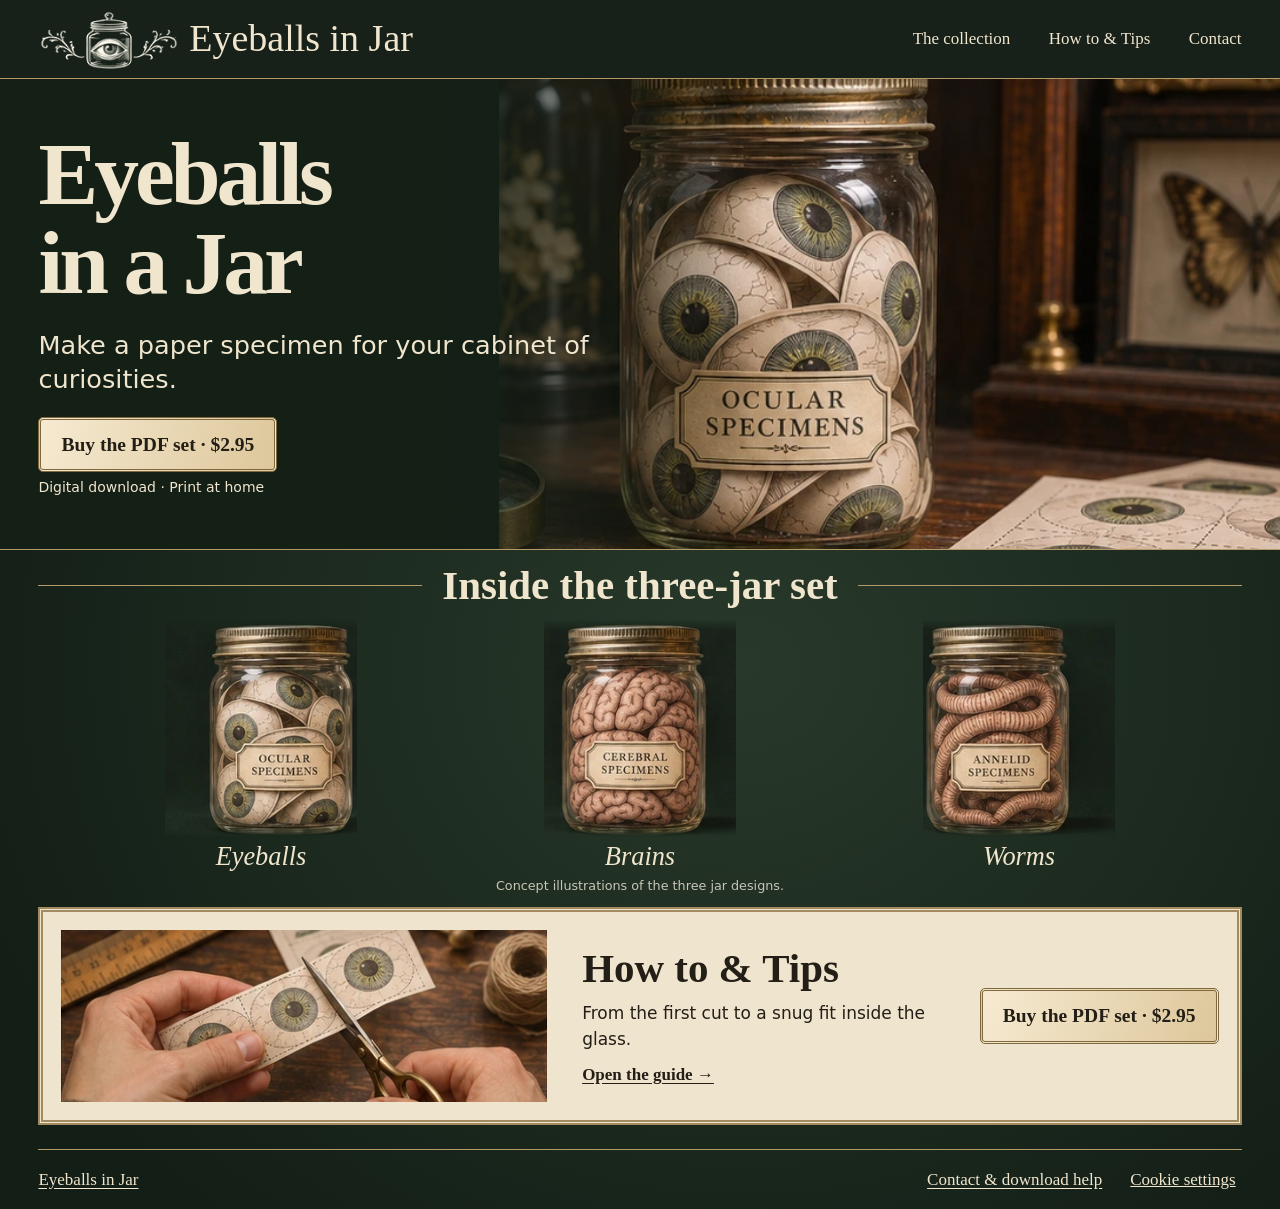
==== index.html @ 0d2e5afa "Add files via upload" ====
<!doctype html>
<html lang="en"><head><meta charset="utf-8"><meta name="viewport" content="width=device-width,initial-scale=1"><meta name="robots" content="noindex"><title>Eyeballs in a Jar | Eyeballs in Jar</title><link rel="icon" href="/favicon.svg"><link rel="stylesheet" href="/cabinet/theme.css"></head><body>
<header><div class="frame bar"><a class="brand" href="/"><img src="/cabinet/emblem.png" alt="">Eyeballs in Jar</a><nav aria-label="Main navigation"><a href="/#collection">The collection</a><a href="/how-to.html">How to &amp; Tips</a><a href="/contact.html">Contact</a></nav></div></header>
<main><section class="hero "><img src="/cabinet/cabinet.webp" alt="Concept illustration of a paper eyeball specimen jar in a curiosity cabinet"><div class="frame"><div class="hero-copy"><h1>Eyeballs<br> in a Jar</h1><p>Make a paper specimen for your cabinet of curiosities.</p><button class="buy" type="button" data-buy>Buy the PDF set · $2.95</button><small>Digital download · Print at home</small></div></div></section><section id="collection" class="collection frame"><h2>Inside the three-jar set</h2><div class="jars"><a href="/"><img src="/cabinet/eyes.webp" alt="Eyeballs jar concept illustration"><span>Eyeballs</span></a><a href="/brain-in-a-jar.html"><img src="/cabinet/brain.webp" alt="Brains jar concept illustration"><span>Brains</span></a><div><img src="/cabinet/worms.webp" alt="Worms jar concept illustration"><span>Worms</span></div></div><p class="caption">Concept illustrations of the three jar designs.</p></section><aside class="guide frame"><img src="/cabinet/worktable.webp" alt="Illustration of a paper specimen being cut at a worktable"><div><h2>How to &amp; Tips</h2><p>From the first cut to a snug fit inside the glass.</p><a href="/how-to.html">Open the guide →</a></div><div><button class="buy" type="button" data-buy>Buy the PDF set · $2.95</button></div></aside></main><footer class="frame"><a href="/">Eyeballs in Jar</a><a href="/contact.html">Contact &amp; download help</a><button id="cookie-settings">Cookie settings</button></footer><aside id="analytics-choice" aria-label="Analytics preferences" hidden><strong>Website analytics</strong><p>May we use Google Analytics to measure visits and interactions?</p><button data-accept>Allow analytics</button> <button data-decline>Decline</button></aside><script defer src="analytics.js"></script>
<script defer src="https://cdn.paddle.com/paddle/v2/paddle.js"></script><script defer src="/jar-shop.js"></script></body></html>
---- cabinet/theme.css ----
:root{color-scheme:dark;--paper:#f0e5cd;--gold:#b49a67;--green:#162319;--ink:#231e16}*{box-sizing:border-box}body{margin:0;background:radial-gradient(ellipse at 58% 55%,#28392a,#131e16 78%);color:var(--paper);font:17px/1.5 Georgia,serif}a{color:inherit;text-underline-offset:.2em}button{cursor:pointer;font:inherit}img{display:block;max-width:100%}.frame{width:min(94%,1240px);margin:auto}header{border-bottom:1px solid var(--gold);background:#172119}.bar,nav,.brand,footer{display:flex;align-items:center}.bar{justify-content:space-between;min-height:78px}.brand{gap:10px;font-size:clamp(23px,3vw,38px)}.brand img{width:clamp(80px,11vw,145px)}.brand,nav a{text-decoration:none}nav{gap:clamp(16px,3vw,40px)}a:hover{text-decoration:underline}.hero{position:relative;isolation:isolate;overflow:hidden;border-bottom:1px solid var(--gold);background:#131e16}.hero>img{position:absolute;right:0;width:61%;height:100%;object-fit:cover;object-position:center;z-index:-2}.hero:after{content:"";position:absolute;inset:0;z-index:-1;background:linear-gradient(90deg,#141f16 33%,transparent 59%)}.brainhero>img{object-fit:contain;background:#202e23}.hero-copy{max-width:46%;padding:clamp(28px,4vw,65px) 0}.hero h1,.manual h1{font-size:clamp(56px,7vw,105px);line-height:.99;letter-spacing:-.045em;margin:0}.hero p,.guide p,.manual p,small,.caption{font-family:system-ui,sans-serif}.hero p{font-size:clamp(18px,2vw,28px);line-height:1.35;max-width:24em;margin:20px 0}.buy{background:linear-gradient(110deg,#f6ead1,#ddc79b);border:3px double #80683e;border-radius:5px;padding:10px 20px;color:var(--ink);font-weight:bold;font-size:1.15em}.buy:hover{background:#fff3dc}small{display:block;margin-top:5px;font-size:14px}.collection{text-align:center;padding:12px 0}.collection h2,.guide h2,.manual h2{font-size:clamp(26px,3.2vw,44px);line-height:1.15;margin:0}.collection h2{display:flex;align-items:center;gap:20px}.collection h2:before,.collection h2:after{content:"";height:1px;background:var(--gold);flex:1}.jars{display:flex;justify-content:space-evenly;margin-top:10px}.jars>*{width:26%;text-decoration:none}.jars img{height:clamp(150px,17vw,230px);width:100%;object-fit:contain;mask-image:linear-gradient(to right,transparent,#000 10%,#000 90%,transparent),linear-gradient(to bottom,transparent,#000 5%,#000 95%,transparent);mask-composite:intersect}.jars span{font-style:italic;font-size:1.55em}.caption{margin:0;font-size:.75em;color:#c8c7b7}.guide,.guidehead{display:grid;align-items:center;gap:3%;padding:18px}.guide{grid-template-columns:42% 1fr auto;background:#efe4ce;color:var(--ink);border:5px double #a38a60}.guide img{width:100%}.guide p{margin:.55em 0}.guide a,.manual>a{font-weight:bold}footer{gap:22px;border-top:1px solid var(--gold);margin:24px auto 0!important;padding:16px 0;flex-wrap:wrap}footer>a:first-child{margin-right:auto}footer button{background:none;color:inherit;border:0;text-decoration:underline}.manual{padding:35px 0 45px}.guidehead{grid-template-columns:1fr 42%;border-bottom:1px solid var(--gold)}.manual ol{max-width:750px;margin:30px auto;padding-left:30px}.manual li{padding:16px 0;border-bottom:1px solid #5c624c}.manual h2{font-size:1.7em}.manual p{max-width:60ch}.manual li::marker{color:#d3b785}.manual>a{display:block;text-align:center}#analytics-choice{position:fixed;z-index:9;bottom:14px;right:14px;width:min(355px,92vw);padding:16px;background:#efe4ce;color:var(--ink);box-shadow:0 4px 25px #0007;border:1px solid #a38a60;font:15px/1.45 system-ui}#analytics-choice p{margin:.5em 0}#analytics-choice button{background:#1f3327;color:#fff;border:0;padding:7px 10px}a:focus-visible,button:focus-visible{outline:3px solid #cd8c51;outline-offset:3px}
@media(max-width:760px){.bar{flex-wrap:wrap;justify-content:center;gap:4px;padding:8px 0}nav{width:100%;justify-content:center;font-size:15px}.hero{display:flex;flex-direction:column}.hero>.frame{order:0}.hero>img{position:static;width:100%;height:clamp(185px,56vw,340px);order:1;z-index:0;object-position:50% 50%}.hero:after{display:none}.hero-copy{max-width:100%;padding:22px 0}.hero h1{font-size:clamp(40px,9vw,65px)}.hero h1 br{display:none}.hero h1 br:after{content:" "}.hero p{margin:10px 0 15px}.collection h2{gap:8px}.jars>*{width:31%}.jars img{height:clamp(95px,34vw,170px)}.jars span{font-size:1.15em}.guide,.guidehead{grid-template-columns:1fr;gap:14px}.guide img{max-height:230px;object-fit:cover}.manual h1{font-size:42px}footer{gap:12px;font-size:14px}}
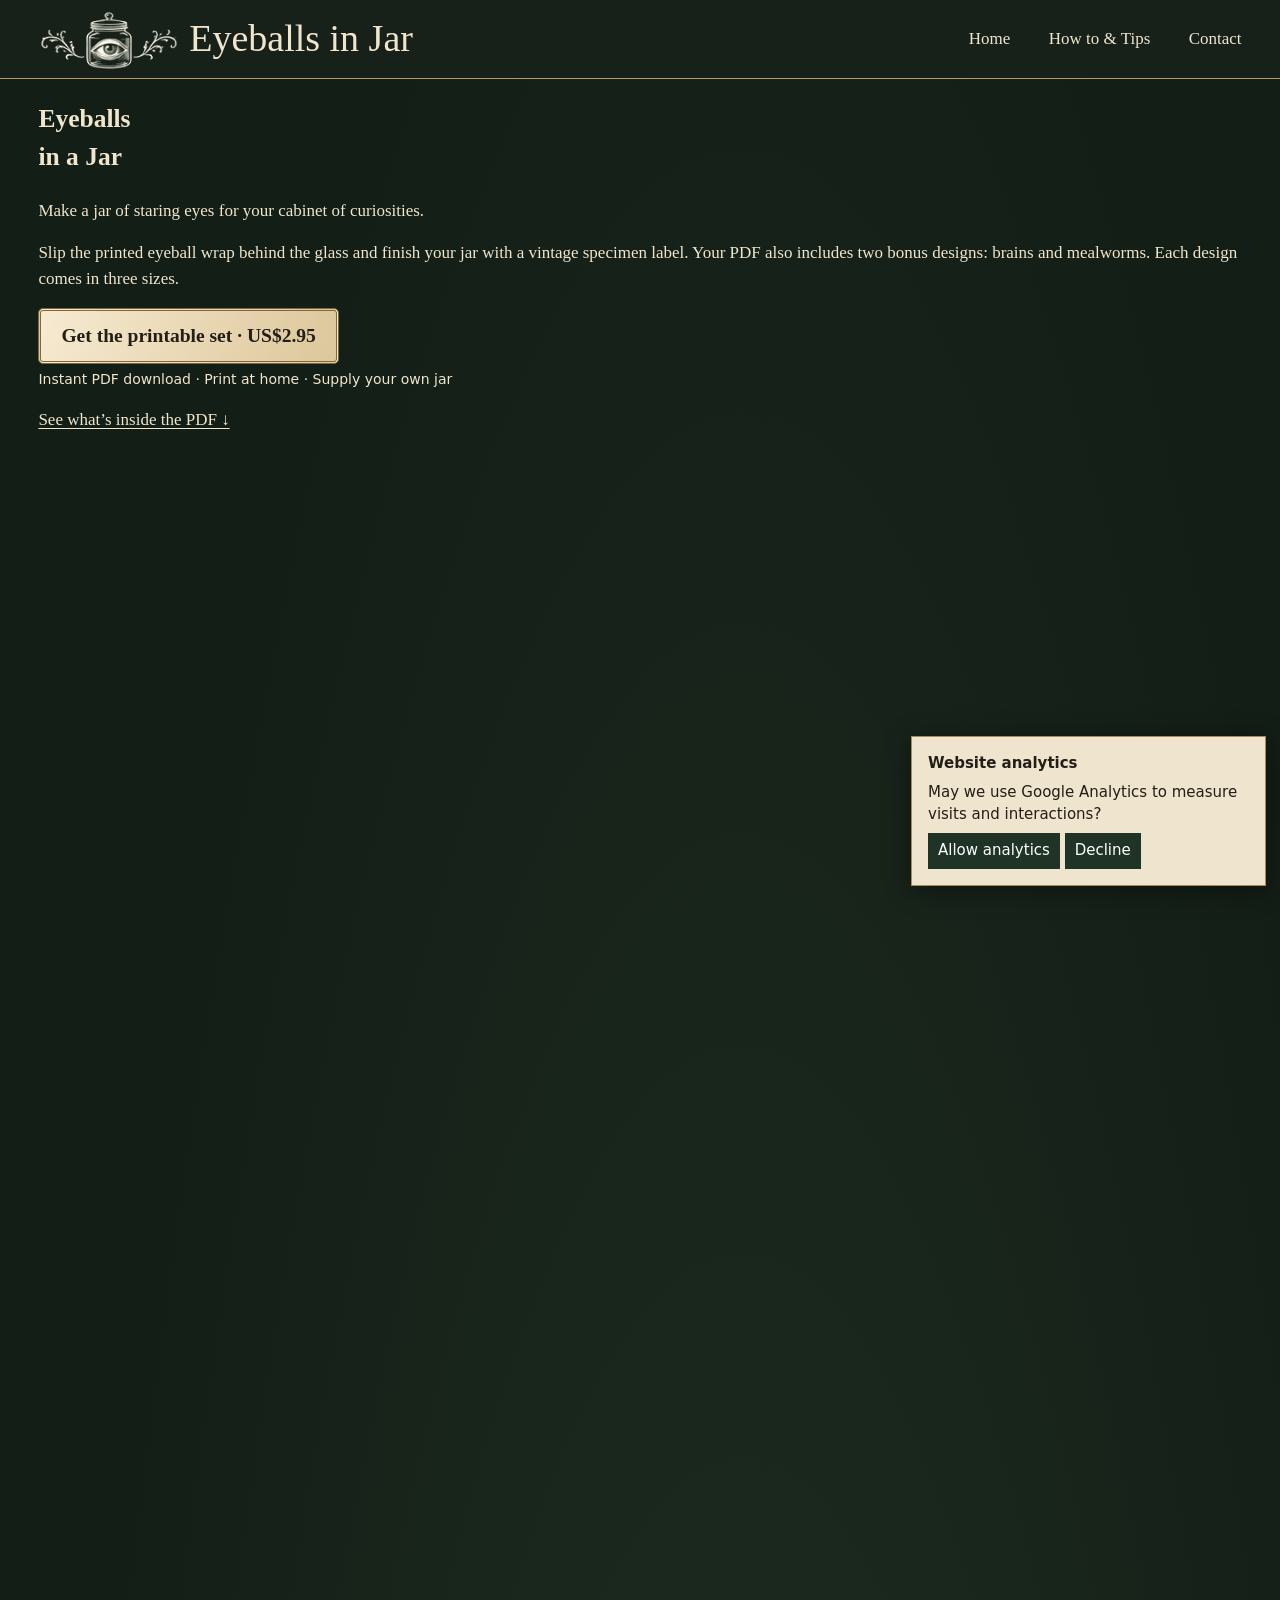
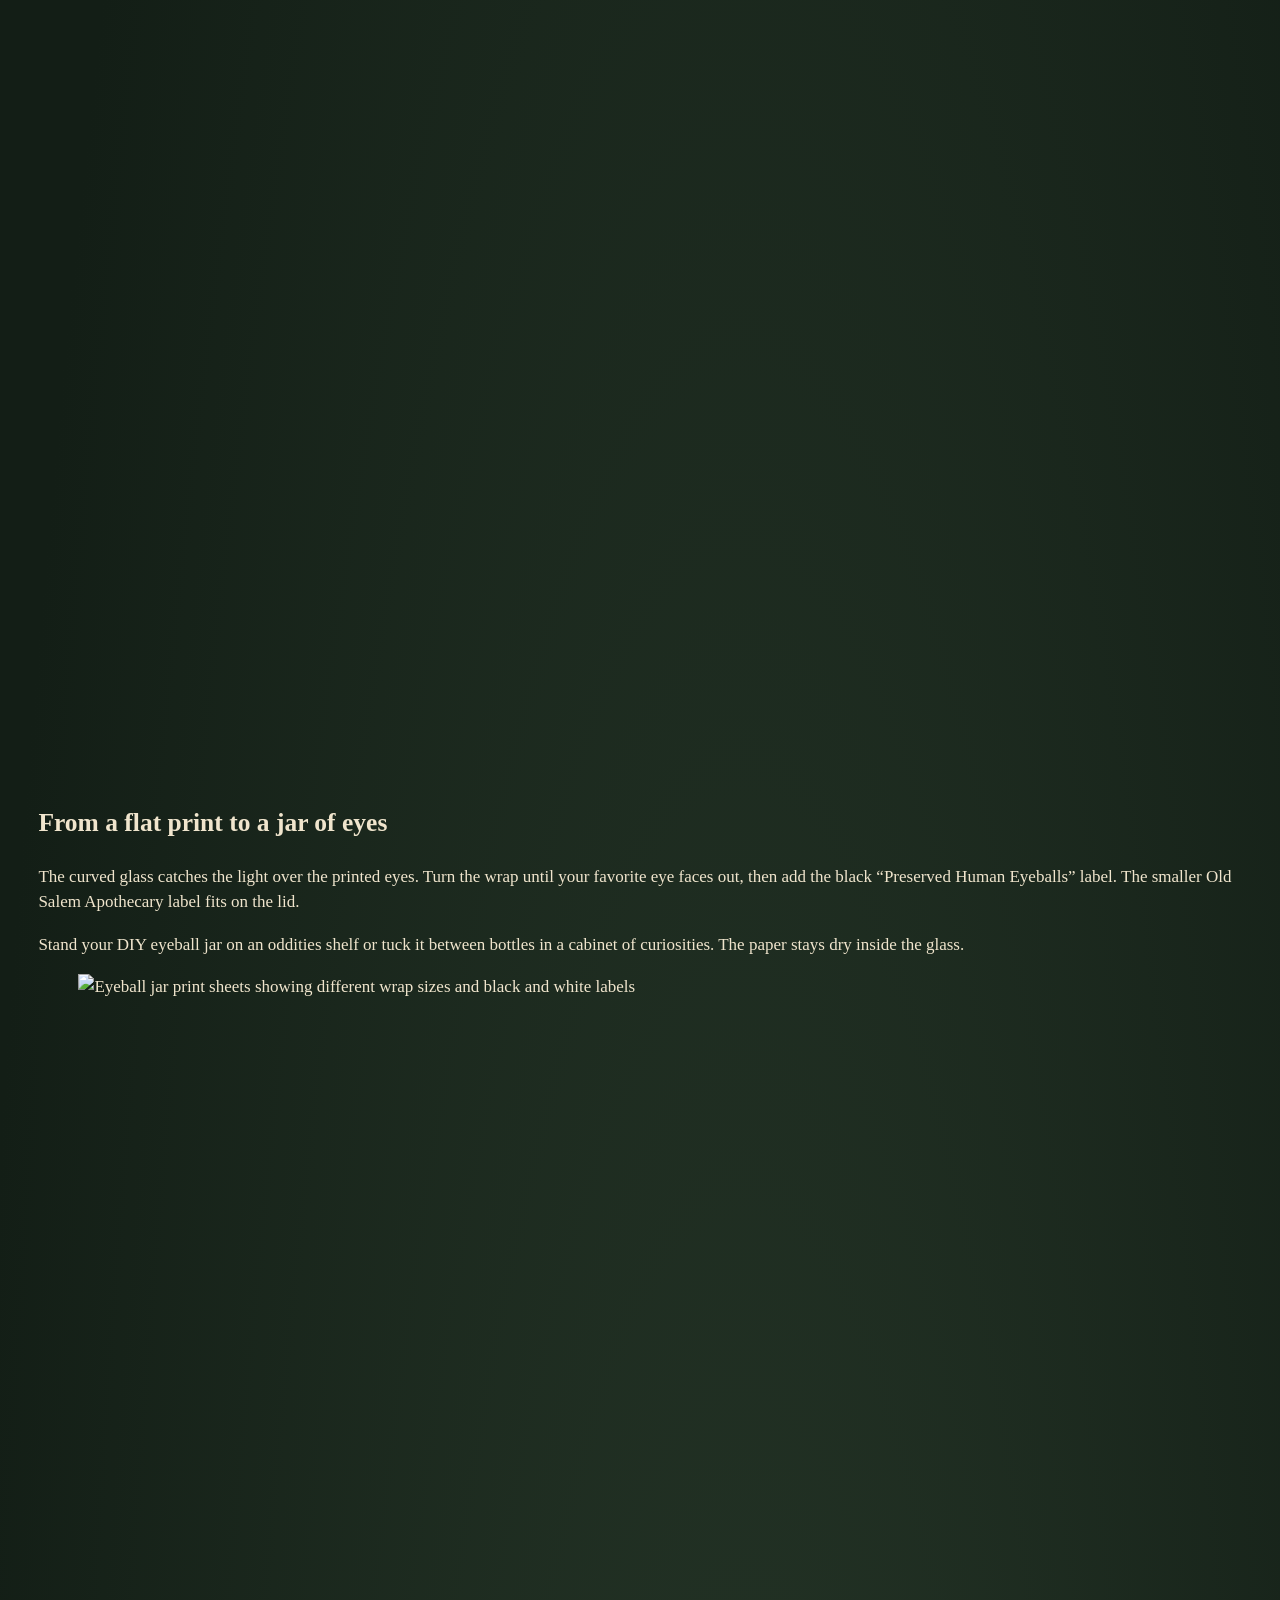
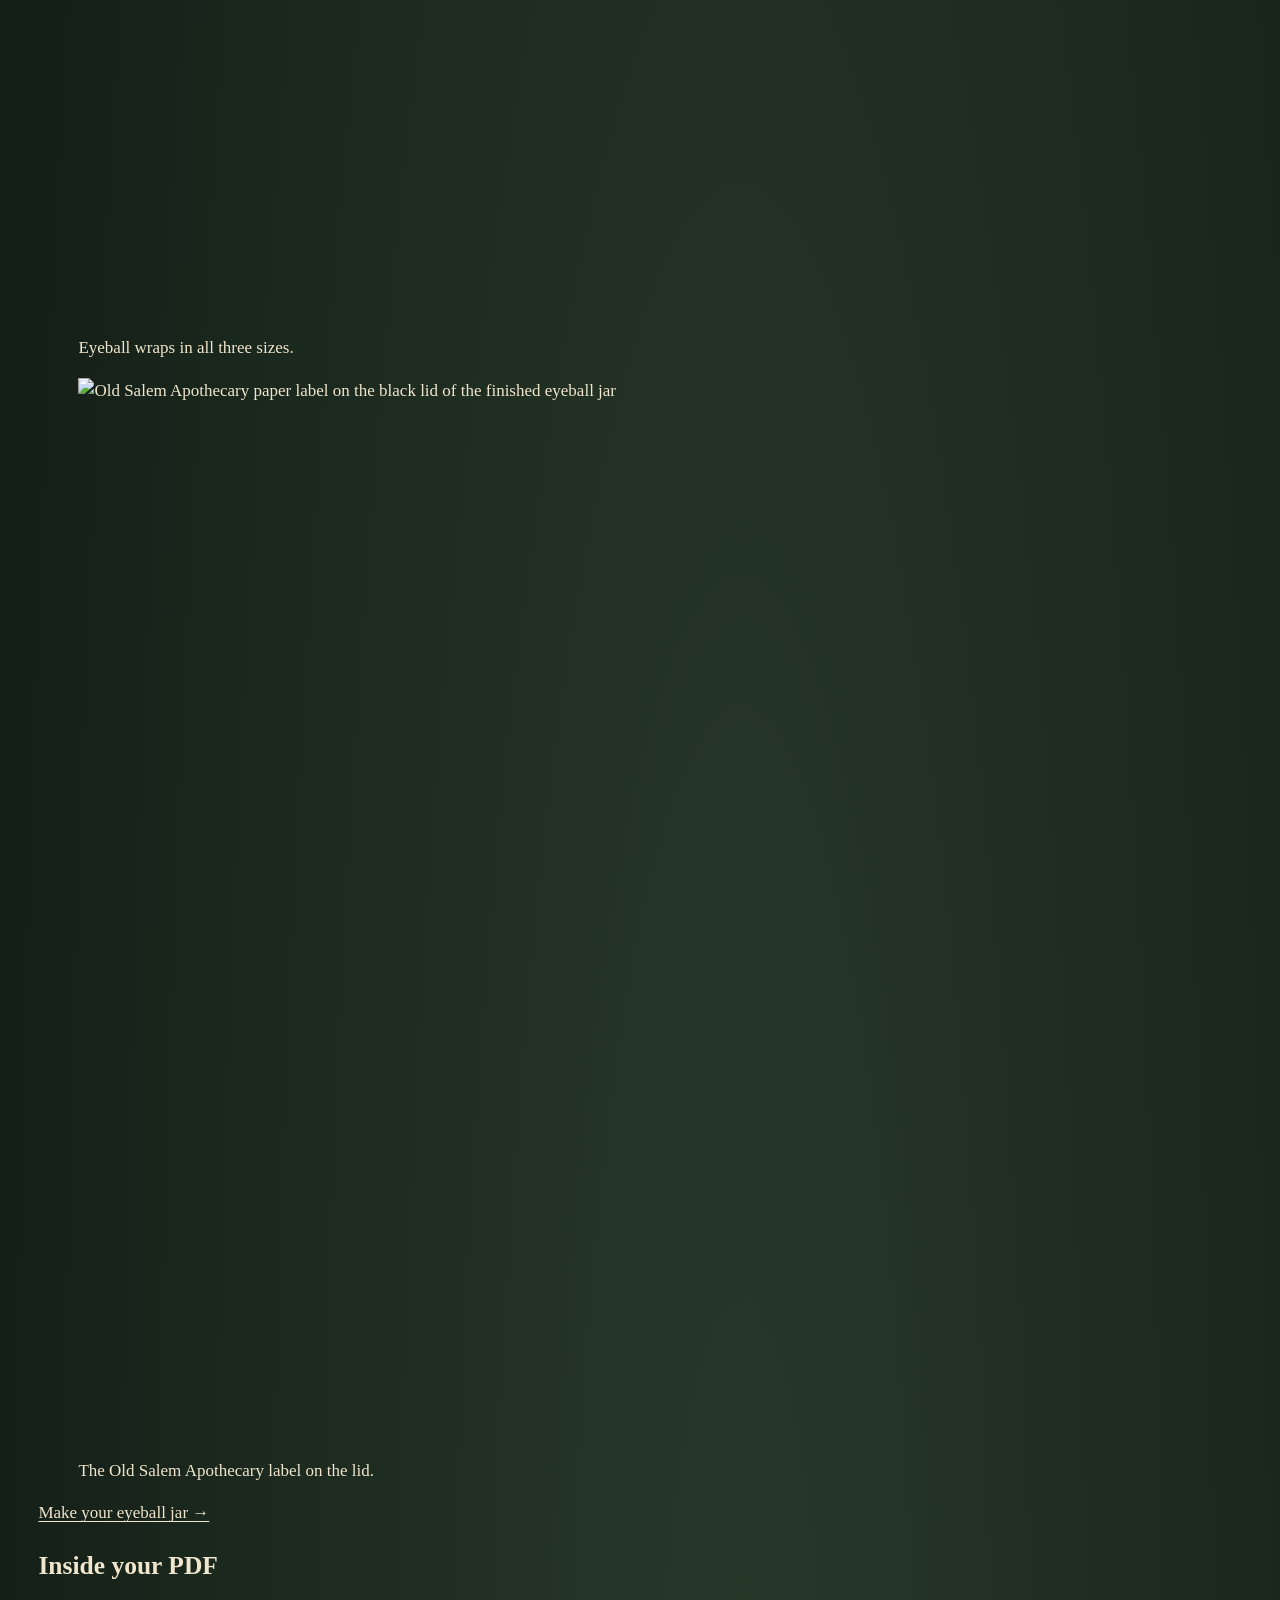
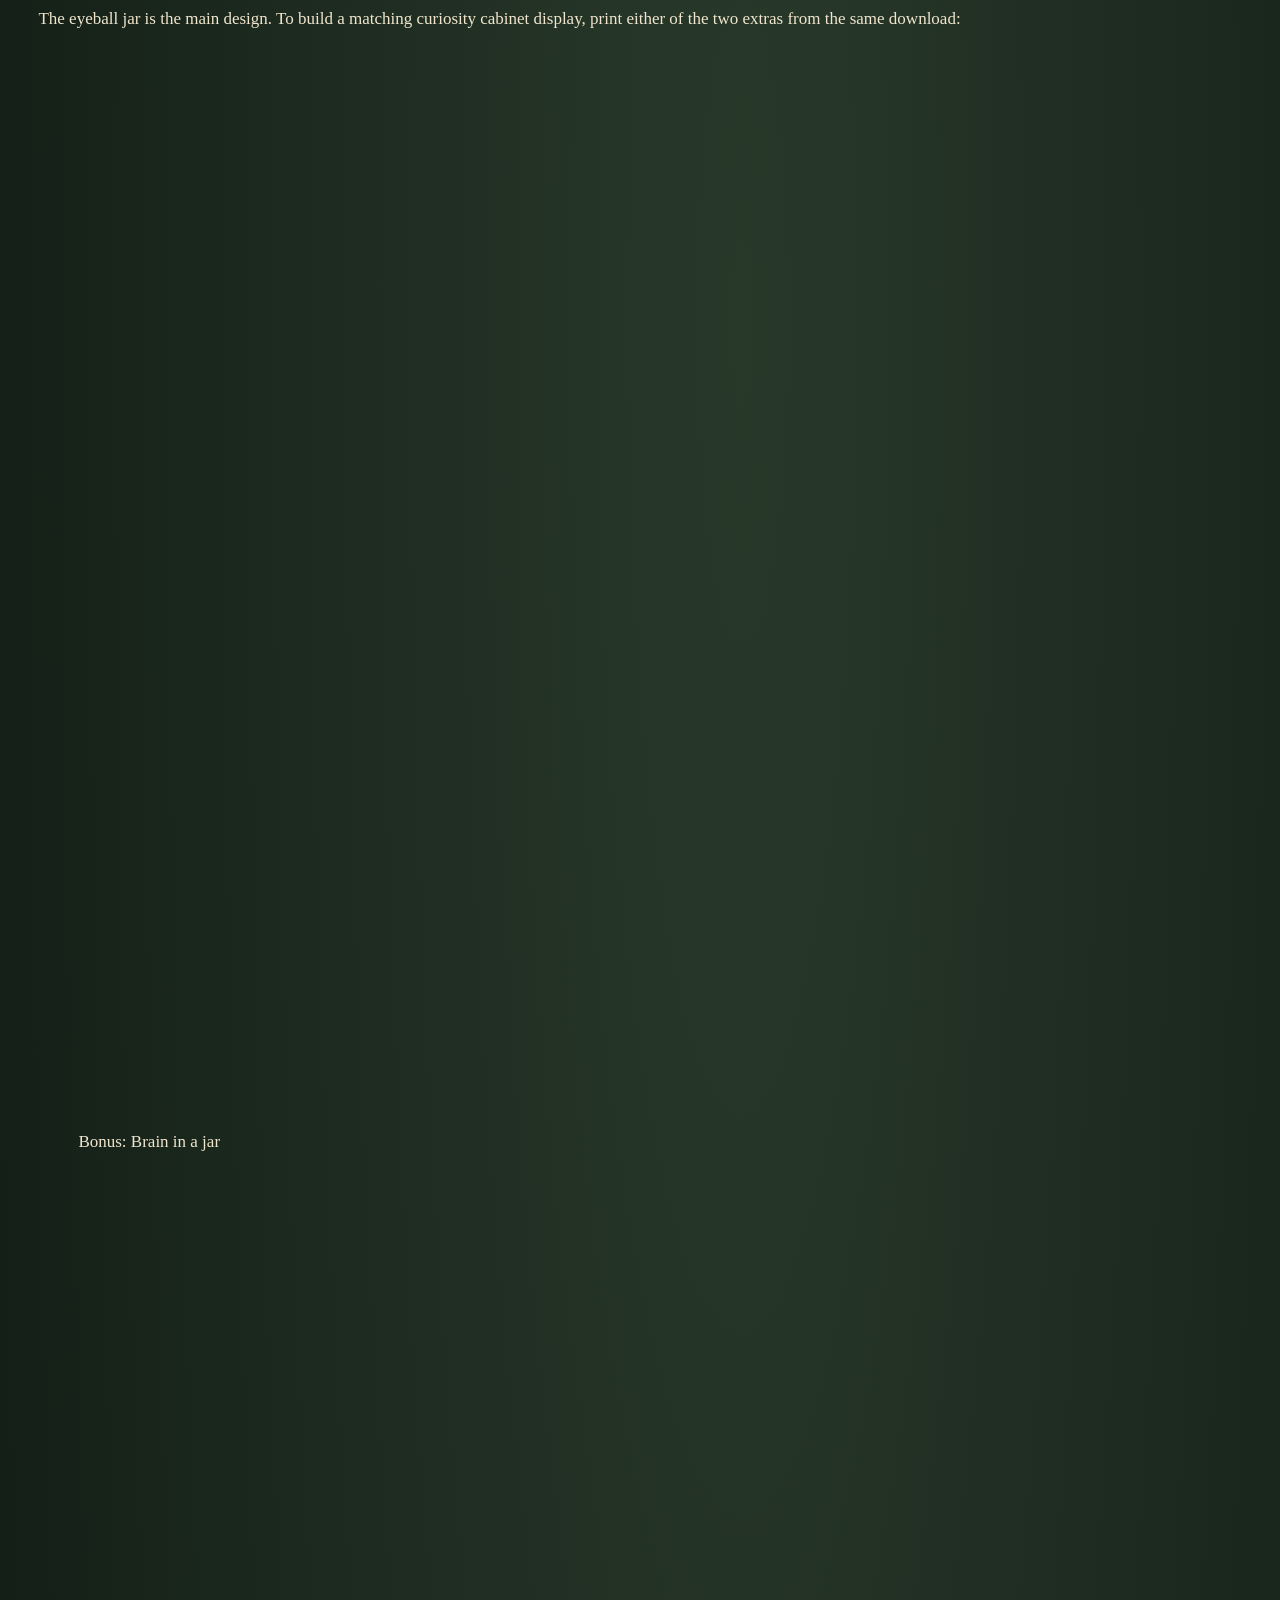
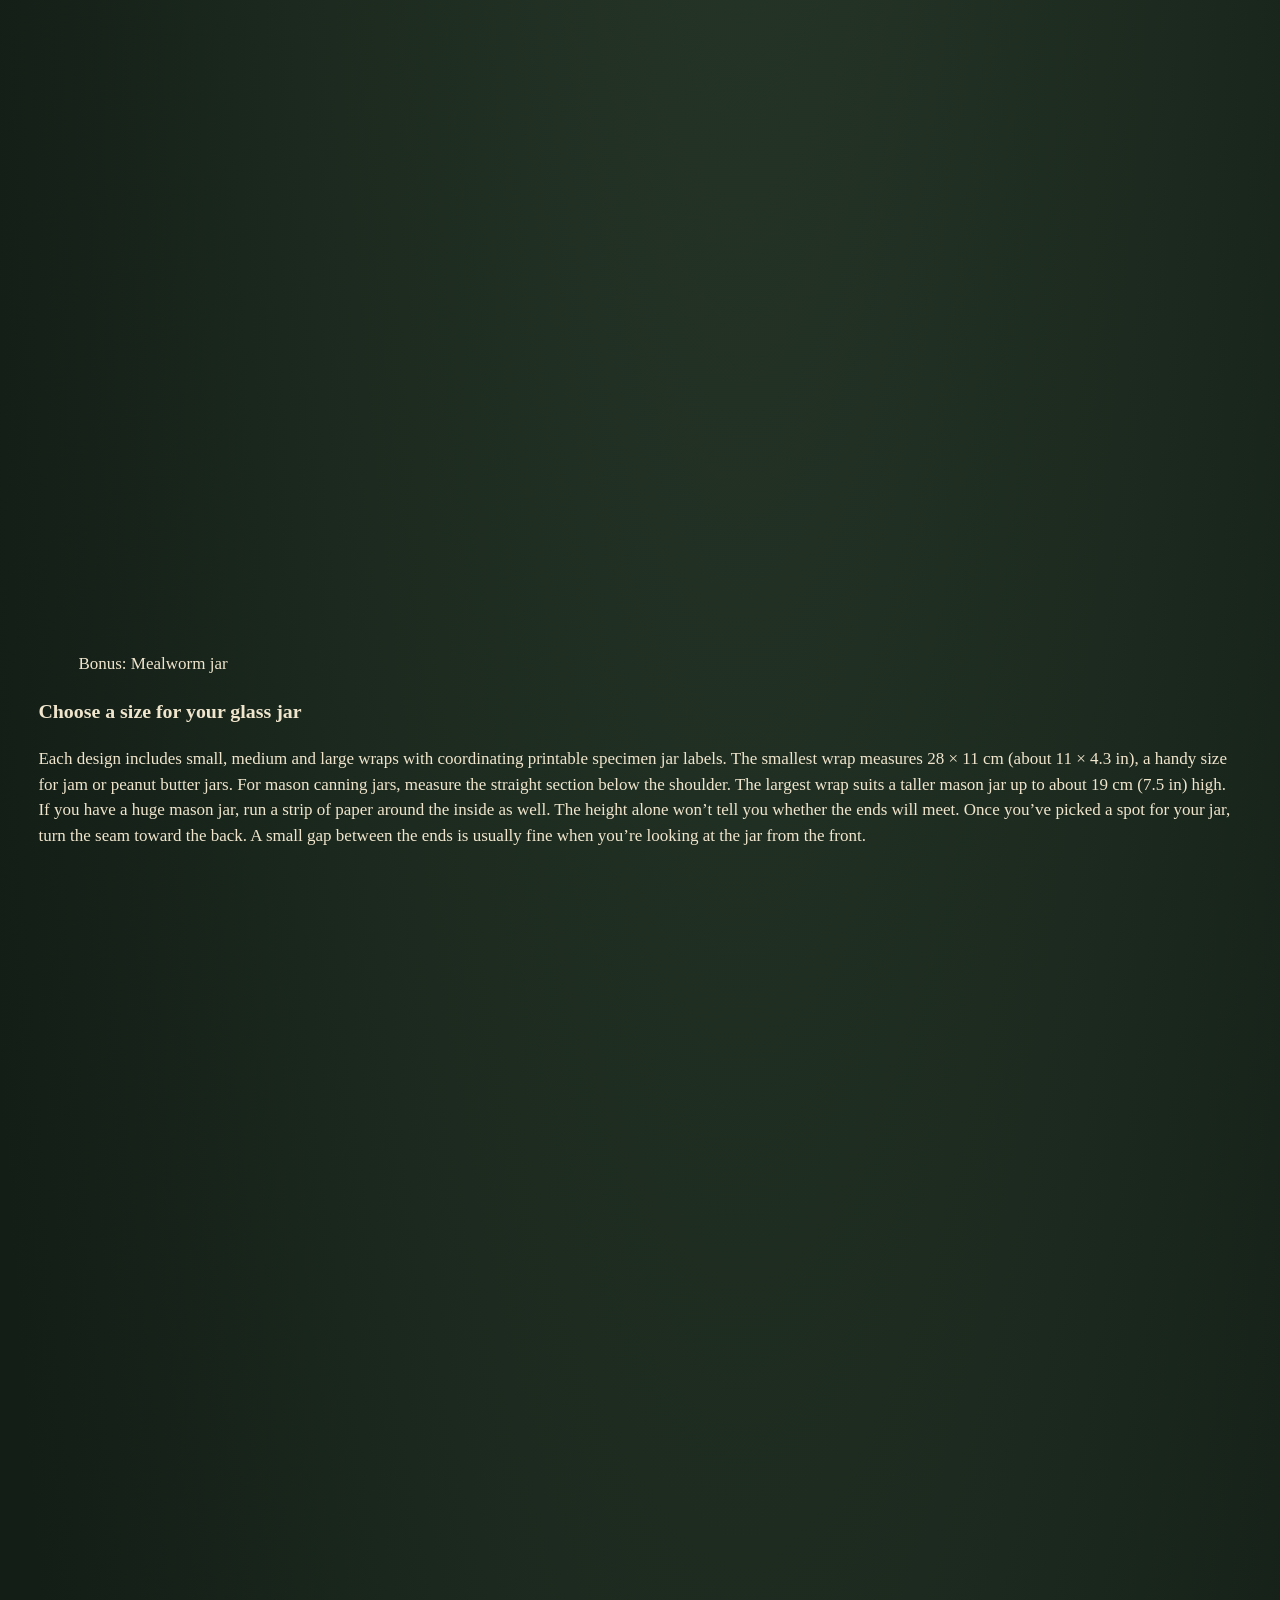
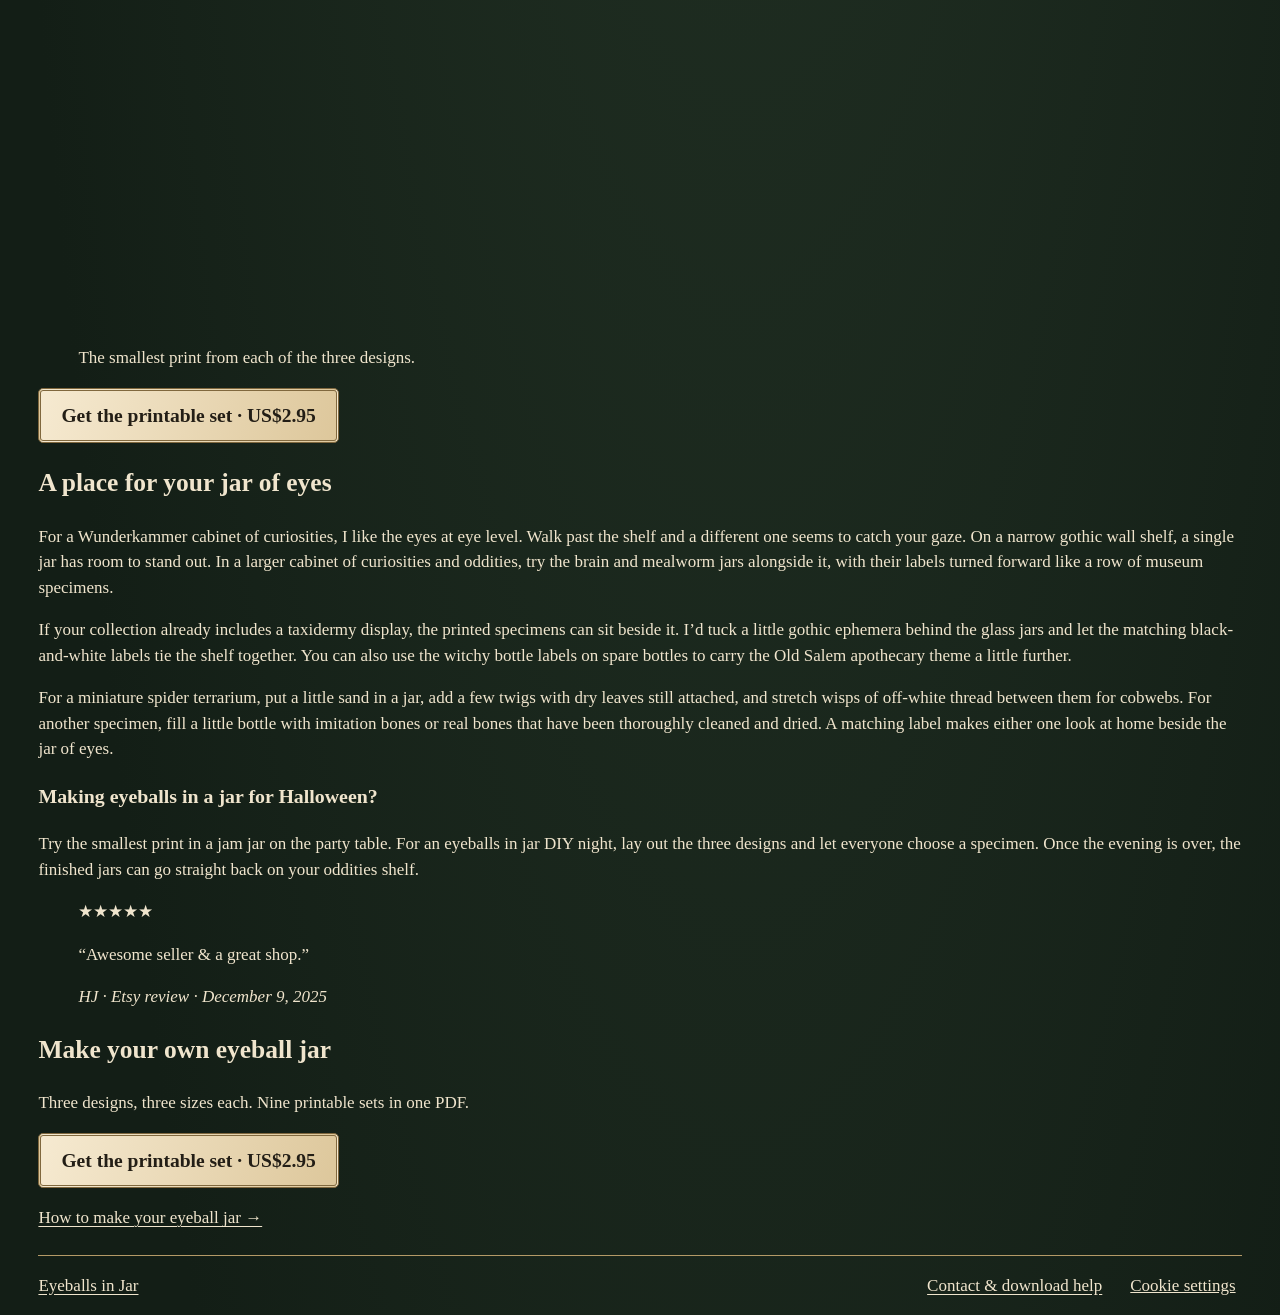
==== commit 91b36a9a: "Add files via upload" ====
--- a/index.html
+++ b/index.html
@@ -1,5 +1,24 @@
 <!doctype html>
-<html lang="en"><head><meta charset="utf-8"><meta name="viewport" content="width=device-width,initial-scale=1"><meta name="robots" content="noindex"><title>Eyeballs in a Jar | Eyeballs in Jar</title><link rel="icon" href="/favicon.svg"><link rel="stylesheet" href="/cabinet/theme.css"></head><body>
-<header><div class="frame bar"><a class="brand" href="/"><img src="/cabinet/emblem.png" alt="">Eyeballs in Jar</a><nav aria-label="Main navigation"><a href="/#collection">The collection</a><a href="/how-to.html">How to &amp; Tips</a><a href="/contact.html">Contact</a></nav></div></header>
-<main><section class="hero "><img src="/cabinet/cabinet.webp" alt="Concept illustration of a paper eyeball specimen jar in a curiosity cabinet"><div class="frame"><div class="hero-copy"><h1>Eyeballs<br> in a Jar</h1><p>Make a paper specimen for your cabinet of curiosities.</p><button class="buy" type="button" data-buy>Buy the PDF set · $2.95</button><small>Digital download · Print at home</small></div></div></section><section id="collection" class="collection frame"><h2>Inside the three-jar set</h2><div class="jars"><a href="/"><img src="/cabinet/eyes.webp" alt="Eyeballs jar concept illustration"><span>Eyeballs</span></a><a href="/brain-in-a-jar.html"><img src="/cabinet/brain.webp" alt="Brains jar concept illustration"><span>Brains</span></a><div><img src="/cabinet/worms.webp" alt="Worms jar concept illustration"><span>Worms</span></div></div><p class="caption">Concept illustrations of the three jar designs.</p></section><aside class="guide frame"><img src="/cabinet/worktable.webp" alt="Illustration of a paper specimen being cut at a worktable"><div><h2>How to &amp; Tips</h2><p>From the first cut to a snug fit inside the glass.</p><a href="/how-to.html">Open the guide →</a></div><div><button class="buy" type="button" data-buy>Buy the PDF set · $2.95</button></div></aside></main><footer class="frame"><a href="/">Eyeballs in Jar</a><a href="/contact.html">Contact &amp; download help</a><button id="cookie-settings">Cookie settings</button></footer><aside id="analytics-choice" aria-label="Analytics preferences" hidden><strong>Website analytics</strong><p>May we use Google Analytics to measure visits and interactions?</p><button data-accept>Allow analytics</button> <button data-decline>Decline</button></aside><script defer src="analytics.js"></script>
+<html lang="en"><head><meta charset="utf-8"><meta name="viewport" content="width=device-width,initial-scale=1">
+<title>Eyeballs in a Jar Printable | DIY Eyeball Jar & Bonus Designs</title><meta name="description" content="Make an eyeball jar for your cabinet of curiosities. Download printable wraps and apothecary labels in three sizes, plus brain and mealworm designs."><link rel="canonical" href="https://eyeballsinjar.com/">
+<link rel="icon" href="/favicon.svg"><link rel="stylesheet" href="/cabinet/theme.css"><link rel="stylesheet" href="/cabinet/store.css"></head>
+<body><header><div class="frame bar"><a class="brand" href="/"><img src="/cabinet/emblem.png" alt="">Eyeballs in Jar</a><nav aria-label="Main navigation"><a href="/" aria-current="page">Home</a><a href="/how-to">How to &amp; Tips</a><a href="/contact">Contact</a></nav></div></header>
+<main>
+<section class="frame opening" id="finished-jars"><div><h1>Eyeballs<br> in a Jar</h1>
+<p class="lead">Make a jar of staring eyes for your cabinet of curiosities.</p>
+<p>Slip the printed eyeball wrap behind the glass and finish your jar with a vintage specimen label. Your PDF also includes two bonus designs: brains and mealworms. Each design comes in three sizes.</p>
+<button class="buy" type="button" data-buy>Get the printable set · US$2.95</button><small>Instant PDF download · Print at home · Supply your own jar</small><p><a href="#collection">See what’s inside the PDF ↓</a></p></div>
+<figure><img src="/cabinet/photos/eyeball-jars-1080.webp" srcset="/cabinet/photos/eyeball-jars-520.webp 520w, /cabinet/photos/eyeball-jars-1080.webp 1080w" sizes="(max-width: 700px) 94vw, 50vw" width="1080" height="837" alt="Three glass jars filled with printed eyeball wraps and finished with black and white apothecary labels" fetchpriority="high"></figure></section>
+<section class="paper"><div class="frame split"><figure><img src="/cabinet/photos/eyeball-wrap-and-jar-1080.webp" srcset="/cabinet/photos/eyeball-wrap-and-jar-520.webp 520w, /cabinet/photos/eyeball-wrap-and-jar-1080.webp 1080w" sizes="(max-width: 700px) 94vw, 50vw" width="1080" height="1080" alt="Empty jam jar beside the eyeball wrap, matching extension and two printable specimen jar labels" loading="lazy"></figure>
+<div><h2>From a flat print to a jar of eyes</h2><p>The curved glass catches the light over the printed eyes. Turn the wrap until your favorite eye faces out, then add the black “Preserved Human Eyeballs” label. The smaller Old Salem Apothecary label fits on the lid.</p>
+<p>Stand your DIY eyeball jar on an oddities shelf or tuck it between bottles in a cabinet of curiosities. The paper stays dry inside the glass.</p><div class="eye-details"><figure><img src="/cabinet/photos/eyeball-wrap-sizes-1080.webp" srcset="/cabinet/photos/eyeball-wrap-sizes-520.webp 520w, /cabinet/photos/eyeball-wrap-sizes-1080.webp 1080w" sizes="(max-width: 700px) 43vw, 240px" width="1080" height="961" alt="Eyeball jar print sheets showing different wrap sizes and black and white labels" loading="lazy"><figcaption>Eyeball wraps in all three sizes.</figcaption></figure><figure><img src="/cabinet/photos/apothecary-lid-label-1080.webp" srcset="/cabinet/photos/apothecary-lid-label-520.webp 520w, /cabinet/photos/apothecary-lid-label-1080.webp 1080w" sizes="(max-width: 700px) 43vw, 240px" width="1080" height="1080" alt="Old Salem Apothecary paper label on the black lid of the finished eyeball jar" loading="lazy"><figcaption>The Old Salem Apothecary label on the lid.</figcaption></figure></div><a href="/how-to">Make your eyeball jar →</a></div></div></section>
+<section class="frame split includes" id="collection"><div><h2>Inside your PDF</h2><p>The eyeball jar is the main design. To build a matching curiosity cabinet display, print either of the two extras from the same download:</p>
+<div class="extras"><figure><img src="/cabinet/photos/brain-jar-wrap-1080.webp" srcset="/cabinet/photos/brain-jar-wrap-520.webp 520w, /cabinet/photos/brain-jar-wrap-1080.webp 1080w" sizes="(max-width: 700px) 94vw, 50vw" width="1080" height="1080" alt="Brain in a jar prop with the Cerebrum Humanum label beside it" loading="lazy"><figcaption>Bonus: Brain in a jar</figcaption></figure><figure><img src="/cabinet/photos/mealworm-specimen-jar-1080.webp" srcset="/cabinet/photos/mealworm-specimen-jar-520.webp 520w, /cabinet/photos/mealworm-specimen-jar-1080.webp 1080w" sizes="(max-width: 700px) 94vw, 50vw" width="1080" height="1080" alt="Finished paper mealworm jar with a Tenebrio Molitor label" loading="lazy"><figcaption>Bonus: Mealworm jar</figcaption></figure></div>
+<h3>Choose a size for your glass jar</h3><p>Each design includes small, medium and large wraps with coordinating printable specimen jar labels. The smallest wrap measures 28 × 11 cm (about 11 × 4.3 in), a handy size for jam or peanut butter jars. For mason canning jars, measure the straight section below the shoulder. The largest wrap suits a taller mason jar up to about 19 cm (7.5 in) high. If you have a huge mason jar, run a strip of paper around the inside as well. The height alone won’t tell you whether the ends will meet. Once you’ve picked a spot for your jar, turn the seam toward the back. A small gap between the ends is usually fine when you’re looking at the jar from the front.</p></div>
+<figure><img src="/cabinet/photos/printable-specimen-jar-set-1080.webp" srcset="/cabinet/photos/printable-specimen-jar-set-520.webp 520w, /cabinet/photos/printable-specimen-jar-set-1080.webp 1080w" sizes="(max-width: 700px) 94vw, 50vw" width="1080" height="1080" alt="The smallest eyeball, brain and mealworm designs printed together on three sheets" loading="lazy"><figcaption>The smallest print from each of the three designs.</figcaption></figure><div class="collection-buy"><button class="buy" type="button" data-buy>Get the printable set · US$2.95</button></div></section>
+<section class="frame display-notes"><h2>A place for your jar of eyes</h2>
+<p>For a Wunderkammer cabinet of curiosities, I like the eyes at eye level. Walk past the shelf and a different one seems to catch your gaze. On a narrow gothic wall shelf, a single jar has room to stand out. In a larger cabinet of curiosities and oddities, try the brain and mealworm jars alongside it, with their labels turned forward like a row of museum specimens.</p>
+<p>If your collection already includes a taxidermy display, the printed specimens can sit beside it. I’d tuck a little gothic ephemera behind the glass jars and let the matching black-and-white labels tie the shelf together. You can also use the witchy bottle labels on spare bottles to carry the Old Salem apothecary theme a little further.</p><p>For a miniature spider terrarium, put a little sand in a jar, add a few twigs with dry leaves still attached, and stretch wisps of off-white thread between them for cobwebs. For another specimen, fill a little bottle with imitation bones or real bones that have been thoroughly cleaned and dried. A matching label makes either one look at home beside the jar of eyes.</p>
+<h3>Making eyeballs in a jar for Halloween?</h3><p>Try the smallest print in a jam jar on the party table. For an eyeballs in jar DIY night, lay out the three designs and let everyone choose a specimen. Once the evening is over, the finished jars can go straight back on your oddities shelf.</p></section>
+<section class="paper end"><div class="frame"><blockquote><span aria-label="5 out of 5 stars">★★★★★</span><p>“Awesome seller &amp; a great shop.”</p><cite>HJ · Etsy review · December 9, 2025</cite></blockquote><div><h2>Make your own eyeball jar</h2><p>Three designs, three sizes each. Nine printable sets in one PDF.</p><button class="buy" type="button" data-buy>Get the printable set · US$2.95</button><p><a href="/how-to">How to make your eyeball jar →</a></p></div></div></section></main><footer class="frame"><a href="/">Eyeballs in Jar</a><a href="/contact.html">Contact &amp; download help</a><button id="cookie-settings">Cookie settings</button></footer><aside id="analytics-choice" aria-label="Analytics preferences" hidden><strong>Website analytics</strong><p>May we use Google Analytics to measure visits and interactions?</p><button data-accept>Allow analytics</button> <button data-decline>Decline</button></aside><script defer src="/analytics.js"></script>
 <script defer src="https://cdn.paddle.com/paddle/v2/paddle.js"></script><script defer src="/jar-shop.js"></script></body></html>
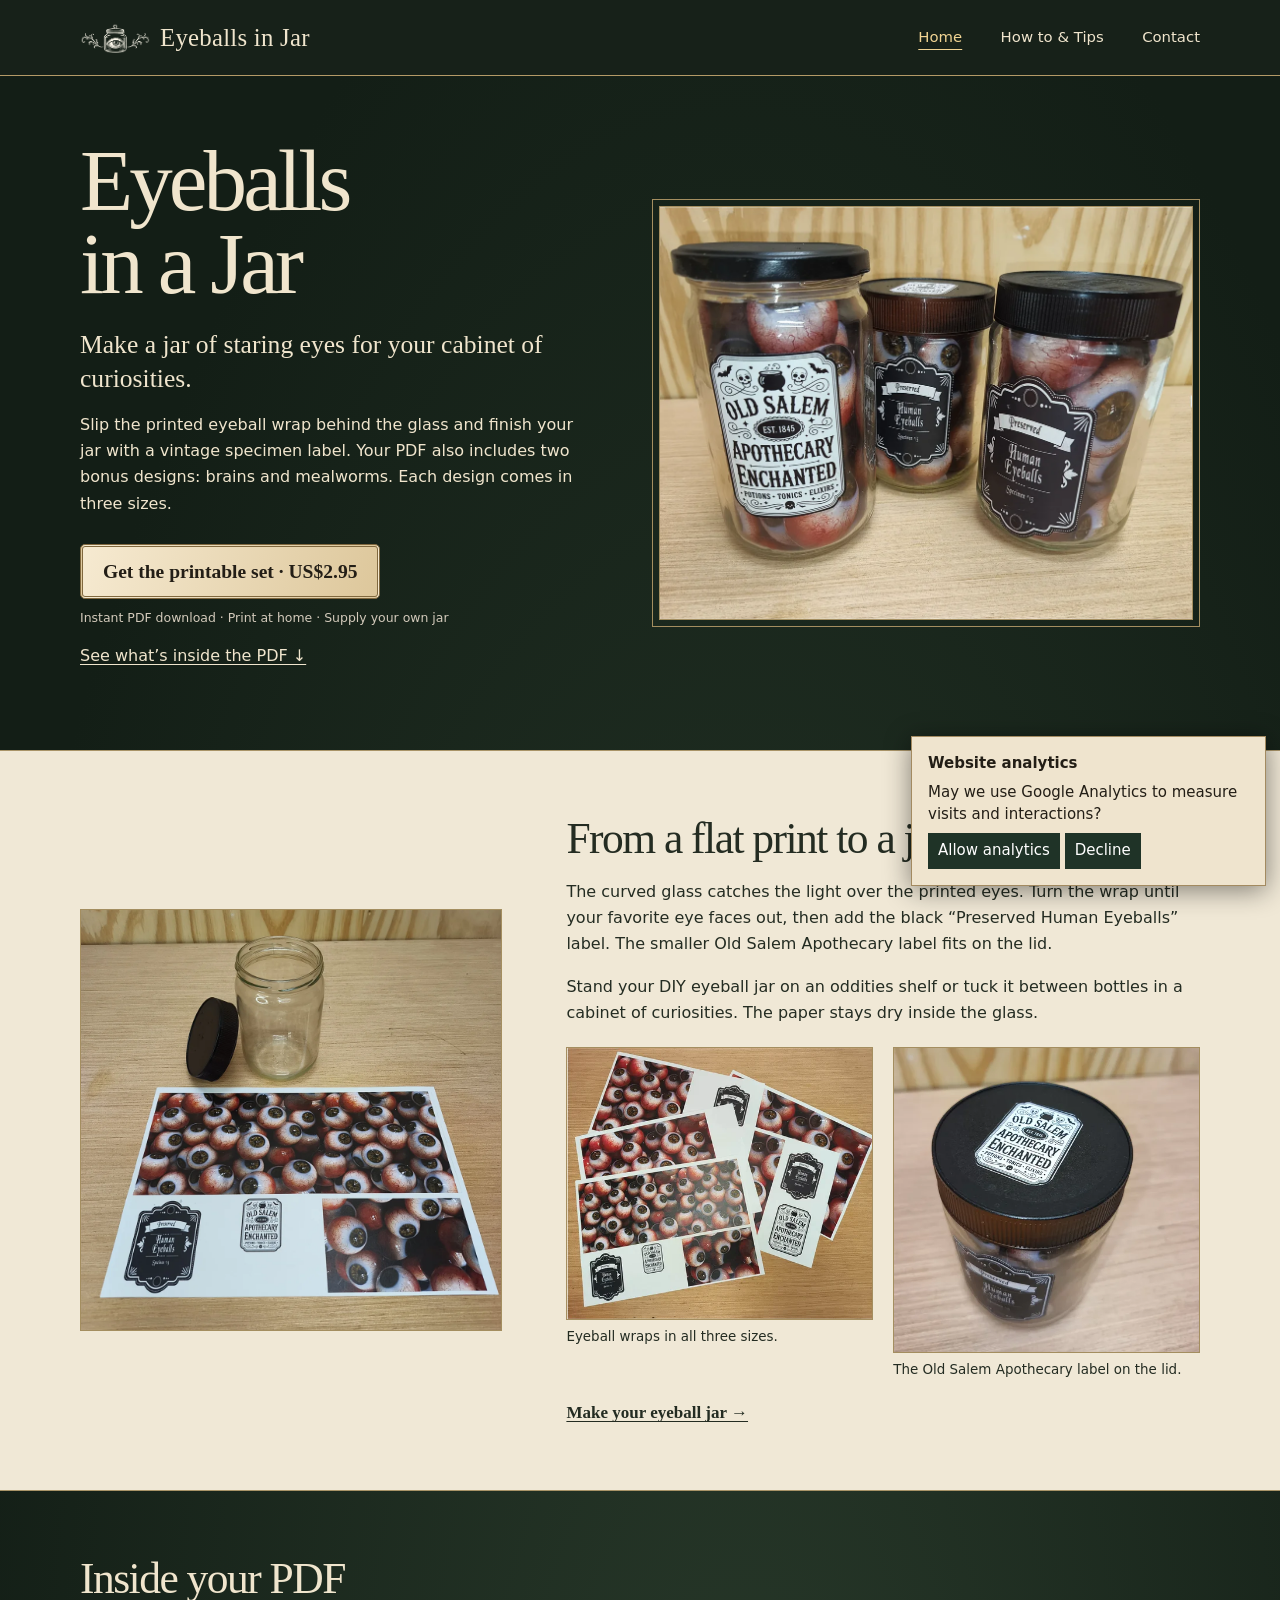
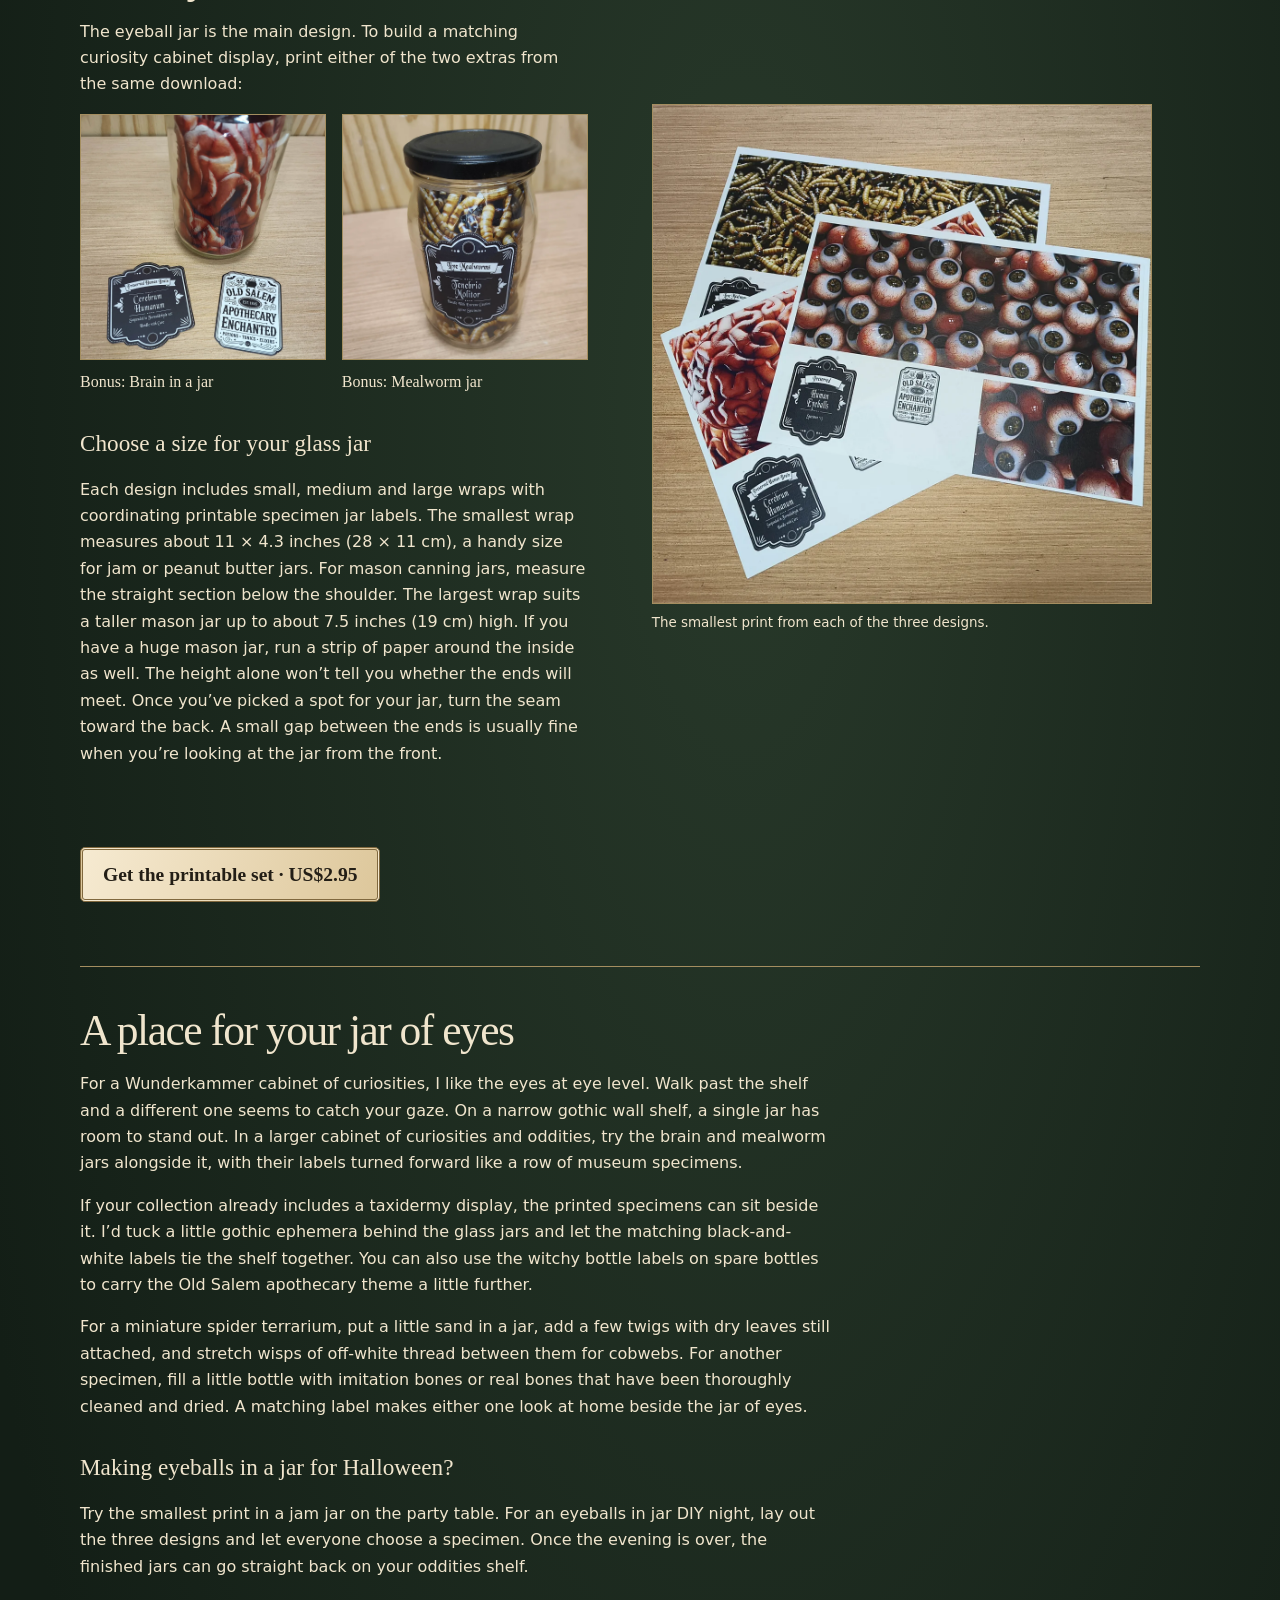
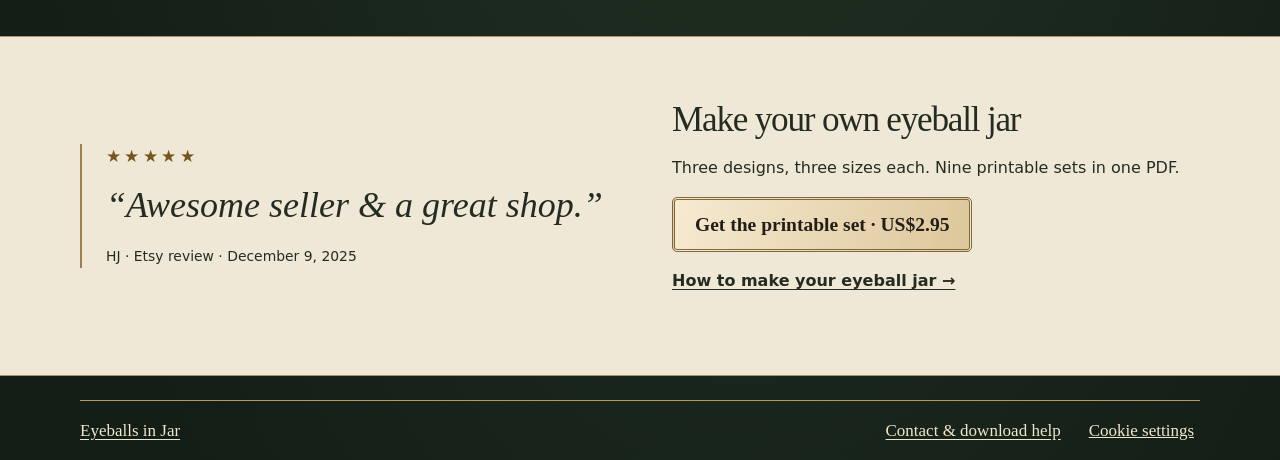
==== commit cd95545b: "Add files via upload" ====
--- a/index.html
+++ b/index.html
@@ -14,7 +14,7 @@
 <p>Stand your DIY eyeball jar on an oddities shelf or tuck it between bottles in a cabinet of curiosities. The paper stays dry inside the glass.</p><div class="eye-details"><figure><img src="/cabinet/photos/eyeball-wrap-sizes-1080.webp" srcset="/cabinet/photos/eyeball-wrap-sizes-520.webp 520w, /cabinet/photos/eyeball-wrap-sizes-1080.webp 1080w" sizes="(max-width: 700px) 43vw, 240px" width="1080" height="961" alt="Eyeball jar print sheets showing different wrap sizes and black and white labels" loading="lazy"><figcaption>Eyeball wraps in all three sizes.</figcaption></figure><figure><img src="/cabinet/photos/apothecary-lid-label-1080.webp" srcset="/cabinet/photos/apothecary-lid-label-520.webp 520w, /cabinet/photos/apothecary-lid-label-1080.webp 1080w" sizes="(max-width: 700px) 43vw, 240px" width="1080" height="1080" alt="Old Salem Apothecary paper label on the black lid of the finished eyeball jar" loading="lazy"><figcaption>The Old Salem Apothecary label on the lid.</figcaption></figure></div><a href="/how-to">Make your eyeball jar →</a></div></div></section>
 <section class="frame split includes" id="collection"><div><h2>Inside your PDF</h2><p>The eyeball jar is the main design. To build a matching curiosity cabinet display, print either of the two extras from the same download:</p>
 <div class="extras"><figure><img src="/cabinet/photos/brain-jar-wrap-1080.webp" srcset="/cabinet/photos/brain-jar-wrap-520.webp 520w, /cabinet/photos/brain-jar-wrap-1080.webp 1080w" sizes="(max-width: 700px) 94vw, 50vw" width="1080" height="1080" alt="Brain in a jar prop with the Cerebrum Humanum label beside it" loading="lazy"><figcaption>Bonus: Brain in a jar</figcaption></figure><figure><img src="/cabinet/photos/mealworm-specimen-jar-1080.webp" srcset="/cabinet/photos/mealworm-specimen-jar-520.webp 520w, /cabinet/photos/mealworm-specimen-jar-1080.webp 1080w" sizes="(max-width: 700px) 94vw, 50vw" width="1080" height="1080" alt="Finished paper mealworm jar with a Tenebrio Molitor label" loading="lazy"><figcaption>Bonus: Mealworm jar</figcaption></figure></div>
-<h3>Choose a size for your glass jar</h3><p>Each design includes small, medium and large wraps with coordinating printable specimen jar labels. The smallest wrap measures 28 × 11 cm (about 11 × 4.3 in), a handy size for jam or peanut butter jars. For mason canning jars, measure the straight section below the shoulder. The largest wrap suits a taller mason jar up to about 19 cm (7.5 in) high. If you have a huge mason jar, run a strip of paper around the inside as well. The height alone won’t tell you whether the ends will meet. Once you’ve picked a spot for your jar, turn the seam toward the back. A small gap between the ends is usually fine when you’re looking at the jar from the front.</p></div>
+<h3>Choose a size for your glass jar</h3><p>Each design includes small, medium and large wraps with coordinating printable specimen jar labels. The smallest wrap measures about 11 × 4.3 inches (28 × 11 cm), a handy size for jam or peanut butter jars. For mason canning jars, measure the straight section below the shoulder. The largest wrap suits a taller mason jar up to about 7.5 inches (19 cm) high. If you have a huge mason jar, run a strip of paper around the inside as well. The height alone won’t tell you whether the ends will meet. Once you’ve picked a spot for your jar, turn the seam toward the back. A small gap between the ends is usually fine when you’re looking at the jar from the front.</p></div>
 <figure><img src="/cabinet/photos/printable-specimen-jar-set-1080.webp" srcset="/cabinet/photos/printable-specimen-jar-set-520.webp 520w, /cabinet/photos/printable-specimen-jar-set-1080.webp 1080w" sizes="(max-width: 700px) 94vw, 50vw" width="1080" height="1080" alt="The smallest eyeball, brain and mealworm designs printed together on three sheets" loading="lazy"><figcaption>The smallest print from each of the three designs.</figcaption></figure><div class="collection-buy"><button class="buy" type="button" data-buy>Get the printable set · US$2.95</button></div></section>
 <section class="frame display-notes"><h2>A place for your jar of eyes</h2>
 <p>For a Wunderkammer cabinet of curiosities, I like the eyes at eye level. Walk past the shelf and a different one seems to catch your gaze. On a narrow gothic wall shelf, a single jar has room to stand out. In a larger cabinet of curiosities and oddities, try the brain and mealworm jars alongside it, with their labels turned forward like a row of museum specimens.</p>
--- a/cabinet/store.css
+++ b/cabinet/store.css
@@ -0,0 +1,15 @@
+:root{--muted:#d3cabb;--rim:#a48e60}.frame{width:min(90%,1120px)}.bar{min-height:75px}.brand{font-size:1.55rem;letter-spacing:.01em}.brand img{width:70px}nav{font:500 .93rem/1.4 system-ui,sans-serif}nav a[aria-current]{color:#f1d493;text-decoration:underline;text-underline-offset:.45em}
+.opening,.split,.help,.end>.frame{display:grid;grid-template-columns:1fr 1.08fr;align-items:center;gap:clamp(24px,5vw,85px);padding-block:clamp(34px,5vw,70px)}
+h1,h2,h3{font-weight:normal;text-wrap:balance}h1{font-size:clamp(54px,6.8vw,100px);letter-spacing:-.045em;line-height:.95;margin:0 0 .26em}h2{font-size:clamp(30px,3.4vw,50px);letter-spacing:-.035em;line-height:1.07;margin:0 0 .4em}h3{font-size:1.45rem;margin:1.3em 0 .2em}main p,main li,form,figcaption{font:1rem/1.65 system-ui,sans-serif}.lead{font:clamp(21px,2vw,29px)/1.32 Georgia,serif;margin:.6em 0}.opening .buy{margin-top:.55em}.opening small{color:var(--muted);font-size:.78rem;margin-top:.75em}
+figure{margin:0}figure img{width:100%;height:auto;display:block;border:1px solid var(--rim)}.opening figure{padding:6px;border:1px solid var(--rim)}.paper{background:#f0e8d6;color:#242c22;border-block:1px solid #a99468}.paper a,.bottomlink a,.help a{font-weight:bold}.paper .split{grid-template-columns:.8fr 1.2fr}.split figure{max-width:500px}.includes ul{padding-left:1.2em}.includes li+li{margin-top:.7em}figcaption{font-size:.84rem;margin-top:.6em}.end>.frame{grid-template-columns:1fr 1fr}blockquote{margin:0;border-left:2px solid #9e8050;padding-left:24px}blockquote span{color:#76561f;letter-spacing:.2em}blockquote p{font:italic clamp(22px,3vw,36px)/1.25 Georgia,serif;margin:.4em 0}cite{font: .87rem system-ui,sans-serif}.end h2{font-size:2.2rem}.inner figure{max-width:340px;justify-self:center}.inner h1,.help h1{font-size:clamp(46px,5vw,78px)}.steps{display:grid;grid-template-columns:1.5fr .7fr;gap:8%;padding-block:3rem}.steps ol{margin:0;padding-left:1.6em}.steps li{padding:.6em 0}.steps li::marker{font:italic 1.4rem Georgia,serif}.steps h2,.help h2{font-size:1.7rem}.steps p{margin:.65em 0 1em}.details figure+figure{margin-top:2em}.bottomlink{padding-block:1.6em}.help{align-items:start}.help h2{margin-top:1.8em}.help form{background:#eee4cf;color:#232a20;padding:clamp(20px,3vw,42px);border:4px double #967d52}.help label{display:block;margin-bottom:1.25em;font-weight:600}.help input,.help select,.help textarea{display:block;width:100%;margin-top:.35em;padding:.65em;background:#fffdf5;color:#202920;color-scheme:light;border:1px solid #877d6b;border-radius:2px;font:inherit}.help textarea{resize:vertical}.help [role=status]:empty{display:none}.help .buy{background:#263d2c;color:#fff4d9}
+@media(max-width:700px){.opening,.split,.paper .split,.help,.end>.frame,.steps{grid-template-columns:1fr}.bar{padding-block:8px}.opening h1 br{display:none}.opening figure{width:100%}.opening{gap:22px}.opening small{line-height:1.5}.paper .split figure{order:2}.details{display:grid;grid-template-columns:1fr 1fr;gap:12px}.details figure+figure{margin:0}.help form{margin-bottom:1rem}.steps{gap:18px}footer.frame{row-gap:12px}.buy{max-width:100%}}
+.extras{display:grid;grid-template-columns:1fr 1fr;gap:16px}.extras img{aspect-ratio:auto;object-fit:contain}.extras figcaption{font-family:Georgia,serif;font-size:1rem}
+
+.eye-details{display:grid;grid-template-columns:repeat(2,minmax(0,1fr));align-items:start;gap:clamp(10px,2vw,20px);margin:20px 0}
+.eye-details img{width:100%;height:auto}
+.eye-details figcaption{line-height:1.4}
+
+.display-notes{padding-block:2.5rem;border-top:1px solid var(--rim)}.display-notes p{max-width:74ch}.lid-pair{display:grid;grid-template-columns:1fr 1fr;gap:1rem}.extras img{height:auto;aspect-ratio:auto;object-fit:contain}
+
+.collection-buy{grid-column:1/-1}.guide-row{display:grid;grid-template-columns:minmax(0,1.3fr) minmax(0,1fr);align-items:center;gap:clamp(24px,5vw,72px);padding-block:clamp(30px,5vw,64px)}.guide-row+.guide-row{border-top:1px solid var(--rim)}.guide-row>figure{width:min(100%,380px);justify-self:center}.photo-guide .lid-pair{align-items:start}.guide-end{padding-block:3rem}.guide-end p{max-width:68ch}.photo-guide a{font-weight:600}.photo-guide .buy{margin-block:.5rem}
+@media(max-width:700px){.guide-row{grid-template-columns:1fr}.photo-guide .inner figure{max-width:100%}.photo-guide .lid-pair{gap:10px}}
